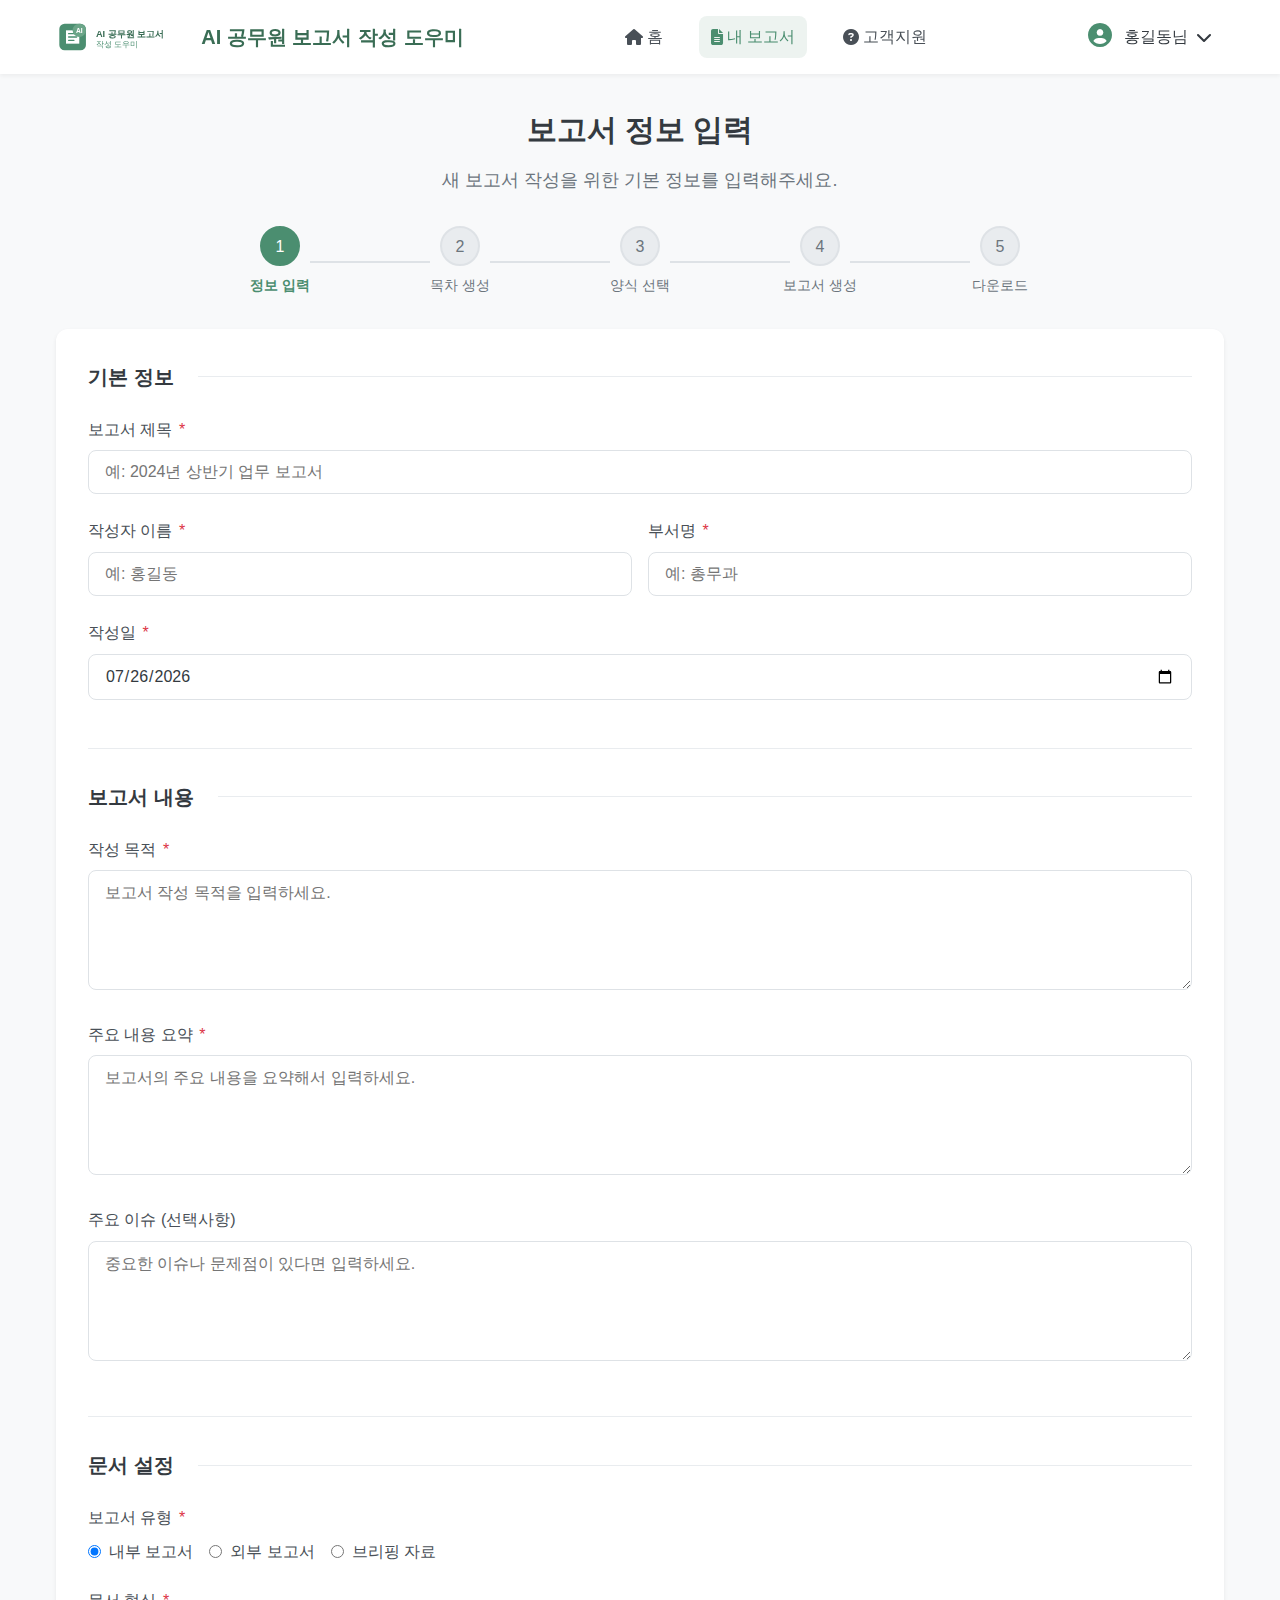
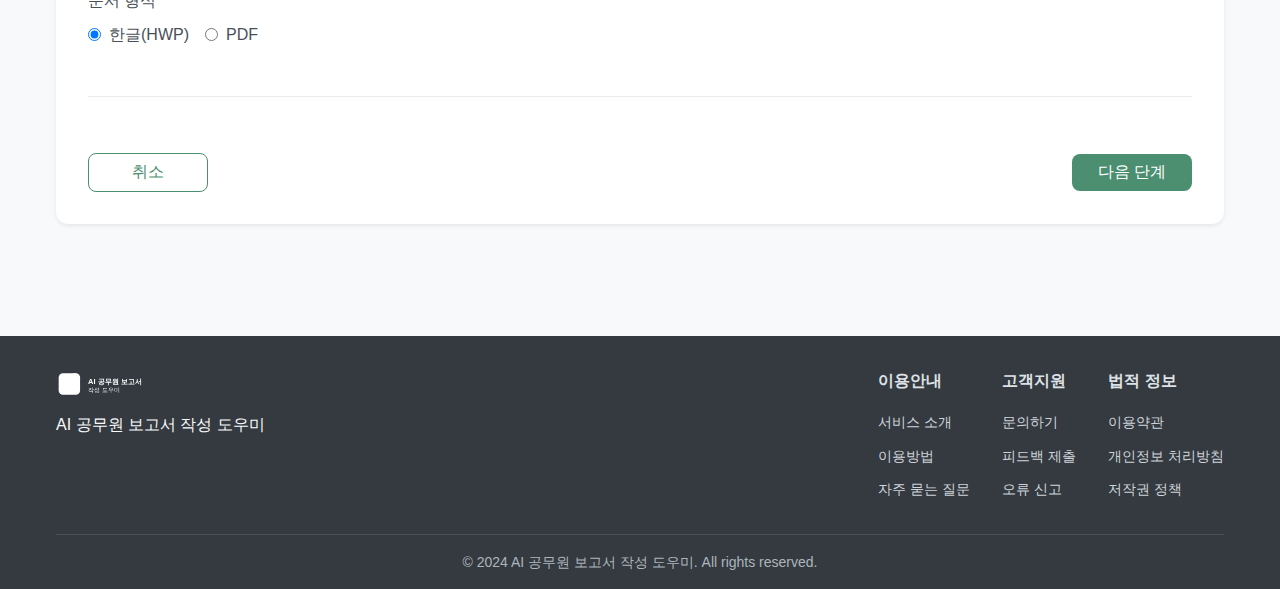
==== create-report.html @ dc9d5b9f "init" ====
<!DOCTYPE html>
<html lang="ko">
<head>
    <meta charset="UTF-8">
    <meta name="viewport" content="width=device-width, initial-scale=1.0">
    <title>보고서 정보 입력 - AI 공무원 보고서 작성 도우미</title>
    <link rel="stylesheet" href="https://cdnjs.cloudflare.com/ajax/libs/font-awesome/6.4.0/css/all.min.css">
    <link rel="stylesheet" href="assets/css/style.css">
    <link rel="stylesheet" href="assets/css/forms.css">
</head>
<body>
    <header class="main-header">
        <div class="container header-container">
            <div class="logo">
                <img src="assets/images/logo.svg" alt="AI 공무원 보고서 작성 도우미 로고">
                <h1>AI 공무원 보고서 작성 도우미</h1>
            </div>
            <nav class="main-nav">
                <ul>
                    <li><a href="index.html"><i class="fas fa-home"></i> 홈</a></li>
                    <li><a href="#" class="active"><i class="fas fa-file-alt"></i> 내 보고서</a></li>
                    <li><a href="#"><i class="fas fa-question-circle"></i> 고객지원</a></li>
                </ul>
            </nav>
            <div class="user-profile">
                <div class="profile-icon">
                    <i class="fas fa-user-circle"></i>
                </div>
                <div class="profile-dropdown">
                    <span>홍길동님</span>
                    <i class="fas fa-chevron-down"></i>
                    <div class="dropdown-content">
                        <a href="#"><i class="fas fa-user"></i> 내 프로필</a>
                        <a href="#"><i class="fas fa-cog"></i> 설정</a>
                        <a href="#"><i class="fas fa-sign-out-alt"></i> 로그아웃</a>
                    </div>
                </div>
            </div>
        </div>
    </header>

    <main class="form-page">
        <div class="container">
            <div class="page-header">
                <h2>보고서 정보 입력</h2>
                <p>새 보고서 작성을 위한 기본 정보를 입력해주세요.</p>
            </div>

            <div class="progress-bar">
                <div class="progress-step active">
                    <div class="step-number">1</div>
                    <div class="step-label">정보 입력</div>
                </div>
                <div class="progress-line"></div>
                <div class="progress-step">
                    <div class="step-number">2</div>
                    <div class="step-label">목차 생성</div>
                </div>
                <div class="progress-line"></div>
                <div class="progress-step">
                    <div class="step-number">3</div>
                    <div class="step-label">양식 선택</div>
                </div>
                <div class="progress-line"></div>
                <div class="progress-step">
                    <div class="step-number">4</div>
                    <div class="step-label">보고서 생성</div>
                </div>
                <div class="progress-line"></div>
                <div class="progress-step">
                    <div class="step-number">5</div>
                    <div class="step-label">다운로드</div>
                </div>
            </div>

            <form id="reportInfoForm" class="report-form">
                <div class="form-section">
                    <h3>기본 정보</h3>
                    <div class="form-group">
                        <label for="reportTitle">보고서 제목 <span class="required">*</span></label>
                        <input type="text" id="reportTitle" name="reportTitle" required placeholder="예: 2024년 상반기 업무 보고서">
                    </div>
                    
                    <div class="form-row">
                        <div class="form-group">
                            <label for="authorName">작성자 이름 <span class="required">*</span></label>
                            <input type="text" id="authorName" name="authorName" required placeholder="예: 홍길동">
                        </div>
                        <div class="form-group">
                            <label for="authorDepartment">부서명 <span class="required">*</span></label>
                            <input type="text" id="authorDepartment" name="authorDepartment" required placeholder="예: 총무과">
                        </div>
                    </div>
                    
                    <div class="form-group">
                        <label for="reportDate">작성일 <span class="required">*</span></label>
                        <input type="date" id="reportDate" name="reportDate" required>
                    </div>
                </div>

                <div class="form-section">
                    <h3>보고서 내용</h3>
                    <div class="form-group">
                        <label for="reportPurpose">작성 목적 <span class="required">*</span></label>
                        <textarea id="reportPurpose" name="reportPurpose" required placeholder="보고서 작성 목적을 입력하세요."></textarea>
                    </div>
                    
                    <div class="form-group">
                        <label for="reportSummary">주요 내용 요약 <span class="required">*</span></label>
                        <textarea id="reportSummary" name="reportSummary" required placeholder="보고서의 주요 내용을 요약해서 입력하세요."></textarea>
                    </div>
                    
                    <div class="form-group">
                        <label for="keyIssues">주요 이슈 (선택사항)</label>
                        <textarea id="keyIssues" name="keyIssues" placeholder="중요한 이슈나 문제점이 있다면 입력하세요."></textarea>
                    </div>
                </div>

                <div class="form-section">
                    <h3>문서 설정</h3>
                    <div class="form-group">
                        <label>보고서 유형 <span class="required">*</span></label>
                        <div class="radio-group">
                            <div class="radio-option">
                                <input type="radio" id="typeInternal" name="reportType" value="internal" checked>
                                <label for="typeInternal">내부 보고서</label>
                            </div>
                            <div class="radio-option">
                                <input type="radio" id="typeExternal" name="reportType" value="external">
                                <label for="typeExternal">외부 보고서</label>
                            </div>
                            <div class="radio-option">
                                <input type="radio" id="typeBriefing" name="reportType" value="briefing">
                                <label for="typeBriefing">브리핑 자료</label>
                            </div>
                        </div>
                    </div>
                    
                    <div class="form-group">
                        <label>문서 형식 <span class="required">*</span></label>
                        <div class="radio-group">
                            <div class="radio-option">
                                <input type="radio" id="formatHWP" name="documentFormat" value="hwp" checked>
                                <label for="formatHWP">한글(HWP)</label>
                            </div>
                            <div class="radio-option">
                                <input type="radio" id="formatPDF" name="documentFormat" value="pdf">
                                <label for="formatPDF">PDF</label>
                            </div>
                        </div>
                    </div>
                </div>

                <div class="form-actions">
                    <button type="button" class="btn btn-outline" onclick="location.href='index.html'">취소</button>
                    <button type="submit" class="btn btn-primary" onclick="location.href='create-toc.html'; return false;">다음 단계</button>
                </div>
            </form>
        </div>
    </main>

    <footer class="main-footer">
        <div class="container">
            <div class="footer-content">
                <div class="footer-logo">
                    <img src="assets/images/logo.svg" alt="AI 공무원 보고서 작성 도우미 로고">
                    <p>AI 공무원 보고서 작성 도우미</p>
                </div>
                <div class="footer-links">
                    <div class="footer-links-group">
                        <h4>이용안내</h4>
                        <ul>
                            <li><a href="#">서비스 소개</a></li>
                            <li><a href="#">이용방법</a></li>
                            <li><a href="#">자주 묻는 질문</a></li>
                        </ul>
                    </div>
                    <div class="footer-links-group">
                        <h4>고객지원</h4>
                        <ul>
                            <li><a href="#">문의하기</a></li>
                            <li><a href="#">피드백 제출</a></li>
                            <li><a href="#">오류 신고</a></li>
                        </ul>
                    </div>
                    <div class="footer-links-group">
                        <h4>법적 정보</h4>
                        <ul>
                            <li><a href="#">이용약관</a></li>
                            <li><a href="#">개인정보 처리방침</a></li>
                            <li><a href="#">저작권 정책</a></li>
                        </ul>
                    </div>
                </div>
            </div>
            <div class="footer-bottom">
                <p>&copy; 2024 AI 공무원 보고서 작성 도우미. All rights reserved.</p>
            </div>
        </div>
    </footer>

    <script src="assets/js/main.js"></script>
    <script src="assets/js/reports.js"></script>
</body>
</html>
---- assets/css/style.css ----
/* 전역 변수 */
:root {
    /* 메인 색상 (녹색 계열) */
    --primary-color: #4b8e70;
    --primary-light: #6ba588;
    --primary-dark: #3a6d55;
    
    /* 중립 색상 */
    --neutral-900: #212529;
    --neutral-800: #343a40;
    --neutral-700: #495057;
    --neutral-600: #6c757d;
    --neutral-500: #adb5bd;
    --neutral-400: #ced4da;
    --neutral-300: #dee2e6;
    --neutral-200: #e9ecef;
    --neutral-100: #f8f9fa;
    
    /* 상태 색상 */
    --success-color: #28a745;
    --warning-color: #ffc107;
    --danger-color: #dc3545;
    --info-color: #17a2b8;
    
    /* 폰트 사이즈 */
    --font-size-xs: 0.75rem;   /* 12px */
    --font-size-sm: 0.875rem;  /* 14px */
    --font-size-md: 1rem;      /* 16px */
    --font-size-lg: 1.125rem;  /* 18px */
    --font-size-xl: 1.25rem;   /* 20px */
    --font-size-2xl: 1.5rem;   /* 24px */
    --font-size-3xl: 1.875rem; /* 30px */
    
    /* 여백 */
    --spacing-xxs: 0.25rem;    /* 4px */
    --spacing-xs: 0.5rem;      /* 8px */
    --spacing-sm: 0.75rem;     /* 12px */
    --spacing-md: 1rem;        /* 16px */
    --spacing-lg: 1.5rem;      /* 24px */
    --spacing-xl: 2rem;        /* 32px */
    --spacing-2xl: 3rem;       /* 48px */
    
    /* 기타 */
    --border-radius-sm: 0.25rem;
    --border-radius-md: 0.5rem;
    --border-radius-lg: 0.75rem;
    --box-shadow: 0 0.5rem 1rem rgba(0, 0, 0, 0.15);
    --box-shadow-sm: 0 0.125rem 0.25rem rgba(0, 0, 0, 0.075);
    --transition-speed: 0.3s;
}

/* 리셋 및 기본 스타일 */
* {
    margin: 0;
    padding: 0;
    box-sizing: border-box;
}

html {
    font-size: 16px;
    scroll-behavior: smooth;
}

body {
    font-family: 'Pretendard', -apple-system, BlinkMacSystemFont, 'Segoe UI', Roboto, 'Helvetica Neue', Arial, sans-serif;
    line-height: 1.6;
    color: var(--neutral-800);
    background-color: var(--neutral-100);
}

a {
    text-decoration: none;
    color: var(--primary-color);
    transition: color var(--transition-speed);
}

a:hover {
    color: var(--primary-dark);
}

ul, ol {
    list-style: none;
}

img {
    max-width: 100%;
    height: auto;
}

input, button, textarea, select {
    font-family: inherit;
    font-size: inherit;
    color: inherit;
}

button {
    cursor: pointer;
    background: none;
    border: none;
}

/* 컨테이너 */
.container {
    width: 100%;
    max-width: 1200px;
    margin: 0 auto;
    padding: 0 var(--spacing-md);
}

/* 헤더 스타일 */
.main-header {
    background-color: white;
    box-shadow: 0 2px 4px rgba(0, 0, 0, 0.05);
    padding: var(--spacing-md) 0;
    position: sticky;
    top: 0;
    z-index: 100;
}

.header-container {
    display: flex;
    align-items: center;
    justify-content: space-between;
}

.logo {
    display: flex;
    align-items: center;
    gap: var(--spacing-sm);
}

.logo img {
    height: 2.5rem;
}

.logo h1 {
    font-size: var(--font-size-xl);
    font-weight: 600;
    color: var(--primary-dark);
}

.main-nav ul {
    display: flex;
    gap: var(--spacing-lg);
}

.main-nav a {
    display: flex;
    align-items: center;
    gap: var(--spacing-xxs);
    padding: var(--spacing-xs) var(--spacing-sm);
    color: var(--neutral-700);
    font-weight: 500;
    border-radius: var(--border-radius-md);
    transition: all var(--transition-speed);
}

.main-nav a:hover {
    color: var(--primary-color);
    background-color: var(--neutral-100);
}

.main-nav a.active {
    color: var(--primary-color);
    background-color: rgba(75, 142, 112, 0.1);
}

.user-profile {
    display: flex;
    align-items: center;
    position: relative;
}

.profile-icon i {
    font-size: 1.5rem;
    color: var(--primary-color);
}

.profile-dropdown {
    display: flex;
    align-items: center;
    gap: var(--spacing-xs);
    padding: var(--spacing-xs) var(--spacing-sm);
    border-radius: var(--border-radius-md);
    cursor: pointer;
    transition: background-color var(--transition-speed);
}

.profile-dropdown:hover {
    background-color: var(--neutral-100);
}

.profile-dropdown span {
    font-weight: 500;
}

.dropdown-content {
    position: absolute;
    top: 100%;
    right: 0;
    width: 200px;
    background-color: white;
    border-radius: var(--border-radius-md);
    box-shadow: var(--box-shadow-sm);
    padding: var(--spacing-xs) 0;
    display: none;
    z-index: 101;
}

.profile-dropdown:hover .dropdown-content {
    display: block;
}

.dropdown-content a {
    display: flex;
    align-items: center;
    gap: var(--spacing-sm);
    padding: var(--spacing-sm) var(--spacing-md);
    color: var(--neutral-700);
    transition: background-color var(--transition-speed);
}

.dropdown-content a:hover {
    background-color: var(--neutral-100);
    color: var(--primary-color);
}

/* 푸터 스타일 */
.main-footer {
    background-color: var(--neutral-800);
    color: var(--neutral-100);
    padding: var(--spacing-xl) 0 var(--spacing-md);
    margin-top: var(--spacing-2xl);
}

.footer-content {
    display: flex;
    flex-wrap: wrap;
    justify-content: space-between;
    gap: var(--spacing-xl);
    padding-bottom: var(--spacing-xl);
    border-bottom: 1px solid var(--neutral-700);
}

.footer-logo {
    display: flex;
    flex-direction: column;
    align-items: flex-start;
    gap: var(--spacing-sm);
}

.footer-logo img {
    height: 2rem;
    filter: brightness(0) invert(1);
}

.footer-logo p {
    font-weight: 500;
}

.footer-links {
    display: flex;
    flex-wrap: wrap;
    gap: var(--spacing-xl);
}

.footer-links-group h4 {
    font-size: var(--font-size-md);
    margin-bottom: var(--spacing-md);
    color: var(--neutral-300);
}

.footer-links-group ul {
    display: flex;
    flex-direction: column;
    gap: var(--spacing-xs);
}

.footer-links-group a {
    color: var(--neutral-400);
    font-size: var(--font-size-sm);
    transition: color var(--transition-speed);
}

.footer-links-group a:hover {
    color: white;
}

.footer-bottom {
    padding-top: var(--spacing-md);
    text-align: center;
    color: var(--neutral-500);
    font-size: var(--font-size-sm);
}

/* 버튼 스타일 */
.btn {
    display: inline-flex;
    align-items: center;
    justify-content: center;
    gap: var(--spacing-xs);
    padding: var(--spacing-xs) var(--spacing-md);
    border-radius: var(--border-radius-md);
    font-weight: 500;
    transition: all var(--transition-speed);
    cursor: pointer;
}

.btn-primary {
    background-color: var(--primary-color);
    color: white;
    border: none;
}

.btn-primary:hover {
    background-color: var(--primary-dark);
    color: white;
}

.btn-outline {
    background-color: transparent;
    color: var(--primary-color);
    border: 1px solid var(--primary-color);
}

.btn-outline:hover {
    background-color: rgba(75, 142, 112, 0.1);
}

.btn-danger {
    background-color: var(--danger-color);
    color: white;
    border: none;
}

.btn-danger:hover {
    background-color: #bd2130;
}

.btn-large {
    padding: var(--spacing-sm) var(--spacing-lg);
    font-size: var(--font-size-lg);
}

.btn-text {
    background: none;
    border: none;
    color: var(--neutral-600);
    display: inline-flex;
    align-items: center;
    gap: var(--spacing-xxs);
    padding: var(--spacing-xxs) var(--spacing-xs);
    border-radius: var(--border-radius-sm);
    transition: color var(--transition-speed);
}

.btn-text:hover {
    color: var(--primary-color);
    background-color: var(--neutral-200);
}

/* 반응형 스타일 */
@media (max-width: 992px) {
    .header-container {
        flex-wrap: wrap;
    }
    
    .main-nav {
        order: 3;
        width: 100%;
        margin-top: var(--spacing-md);
    }
    
    .main-nav ul {
        justify-content: space-between;
    }
    
    .footer-content {
        flex-direction: column;
        gap: var(--spacing-lg);
    }
    
    .footer-links {
        justify-content: space-between;
    }
}

@media (max-width: 768px) {
    .main-nav ul {
        gap: var(--spacing-xs);
    }
    
    .footer-links {
        flex-direction: column;
        gap: var(--spacing-lg);
    }
}

@media (max-width: 576px) {
    .header-container {
        flex-direction: column;
        align-items: stretch;
    }
    
    .logo {
        justify-content: center;
        margin-bottom: var(--spacing-md);
    }
    
    .user-profile {
        justify-content: center;
        margin-bottom: var(--spacing-md);
    }
    
    .main-nav {
        margin-top: 0;
    }
    
    .main-nav ul {
        flex-wrap: wrap;
        justify-content: center;
    }
}

/* 유틸리티 클래스 */
.text-center {
    text-align: center;
}

.mt-1 { margin-top: var(--spacing-xs); }
.mt-2 { margin-top: var(--spacing-sm); }
.mt-3 { margin-top: var(--spacing-md); }
.mt-4 { margin-top: var(--spacing-lg); }
.mt-5 { margin-top: var(--spacing-xl); }

.mb-1 { margin-bottom: var(--spacing-xs); }
.mb-2 { margin-bottom: var(--spacing-sm); }
.mb-3 { margin-bottom: var(--spacing-md); }
.mb-4 { margin-bottom: var(--spacing-lg); }
.mb-5 { margin-bottom: var(--spacing-xl); }

.mx-auto { margin-left: auto; margin-right: auto; }
.my-1 { margin-top: var(--spacing-xs); margin-bottom: var(--spacing-xs); }
.my-2 { margin-top: var(--spacing-sm); margin-bottom: var(--spacing-sm); }
.my-3 { margin-top: var(--spacing-md); margin-bottom: var(--spacing-md); }
.my-4 { margin-top: var(--spacing-lg); margin-bottom: var(--spacing-lg); }
.my-5 { margin-top: var(--spacing-xl); margin-bottom: var(--spacing-xl); }

.p-1 { padding: var(--spacing-xs); }
.p-2 { padding: var(--spacing-sm); }
.p-3 { padding: var(--spacing-md); }
.p-4 { padding: var(--spacing-lg); }
.p-5 { padding: var(--spacing-xl); }

.text-primary { color: var(--primary-color); }
.text-success { color: var(--success-color); }
.text-warning { color: var(--warning-color); }
.text-danger { color: var(--danger-color); }
.text-info { color: var(--info-color); }

.bg-primary { background-color: var(--primary-color); }
.bg-success { background-color: var(--success-color); }
.bg-warning { background-color: var(--warning-color); }
.bg-danger { background-color: var(--danger-color); }
.bg-info { background-color: var(--info-color); }

.d-flex { display: flex; }
.flex-column { flex-direction: column; }
.justify-content-center { justify-content: center; }
.justify-content-between { justify-content: space-between; }
.align-items-center { align-items: center; }
.flex-wrap { flex-wrap: wrap; }
.gap-1 { gap: var(--spacing-xs); }
.gap-2 { gap: var(--spacing-sm); }
.gap-3 { gap: var(--spacing-md); }

.w-100 { width: 100%; }
.h-100 { height: 100%; }

.rounded { border-radius: var(--border-radius-md); }
.shadow { box-shadow: var(--box-shadow); }
.shadow-sm { box-shadow: var(--box-shadow-sm); }

.truncate {
    white-space: nowrap;
    overflow: hidden;
    text-overflow: ellipsis;
}

.visually-hidden {
    position: absolute;
    width: 1px;
    height: 1px;
    padding: 0;
    margin: -1px;
    overflow: hidden;
    clip: rect(0, 0, 0, 0);
    white-space: nowrap;
    border: 0;
}
---- assets/css/forms.css ----
/* 폼 페이지 공통 스타일 */
.form-page {
    padding: var(--spacing-xl) 0;
}

.page-header {
    text-align: center;
    margin-bottom: var(--spacing-xl);
}

.page-header h2 {
    font-size: var(--font-size-3xl);
    font-weight: 700;
    color: var(--neutral-800);
    margin-bottom: var(--spacing-sm);
}

.page-header p {
    font-size: var(--font-size-lg);
    color: var(--neutral-600);
    max-width: 600px;
    margin: 0 auto;
}

/* 진행 단계 표시 */
.progress-bar {
    display: flex;
    justify-content: space-between;
    align-items: center;
    margin: var(--spacing-xl) auto;
    max-width: 800px;
}

.progress-step {
    display: flex;
    flex-direction: column;
    align-items: center;
    gap: var(--spacing-xs);
    position: relative;
    z-index: 1;
}

.step-number {
    display: flex;
    align-items: center;
    justify-content: center;
    width: 40px;
    height: 40px;
    border-radius: 50%;
    background-color: var(--neutral-200);
    color: var(--neutral-600);
    font-weight: 500;
    border: 2px solid var(--neutral-300);
    transition: all var(--transition-speed);
}

.step-label {
    font-size: var(--font-size-sm);
    color: var(--neutral-600);
    font-weight: 500;
    text-align: center;
    width: 80px;
}

.progress-line {
    flex: 1;
    height: 2px;
    background-color: var(--neutral-300);
    position: relative;
    z-index: 0;
    margin: 0 -10px;
}

.progress-step.active .step-number {
    background-color: var(--primary-color);
    color: white;
    border-color: var(--primary-color);
}

.progress-step.active .step-label {
    color: var(--primary-color);
    font-weight: 600;
}

.progress-step.completed .step-number {
    background-color: var(--primary-color);
    color: white;
    border-color: var(--primary-color);
}

.progress-line.completed {
    background-color: var(--primary-color);
}

/* 보고서 요약 정보 */
.report-summary {
    background-color: var(--neutral-100);
    border-radius: var(--border-radius-lg);
    padding: var(--spacing-lg);
    margin-bottom: var(--spacing-xl);
    border-left: 4px solid var(--primary-color);
}

.report-summary h3 {
    font-size: var(--font-size-xl);
    margin-bottom: var(--spacing-md);
    color: var(--neutral-800);
}

.summary-details {
    display: flex;
    flex-wrap: wrap;
    gap: var(--spacing-lg);
}

.summary-item {
    display: flex;
    align-items: center;
    gap: var(--spacing-xs);
}

.summary-item .label {
    font-weight: 500;
    color: var(--neutral-700);
}

.summary-item .value {
    color: var(--neutral-800);
}

/* 폼 기본 스타일 */
.report-form {
    background-color: white;
    border-radius: var(--border-radius-lg);
    box-shadow: var(--box-shadow-sm);
    padding: var(--spacing-xl);
    margin-bottom: var(--spacing-xl);
}

.form-section {
    margin-bottom: var(--spacing-xl);
    padding-bottom: var(--spacing-lg);
    border-bottom: 1px solid var(--neutral-200);
}

.form-section:last-child {
    border-bottom: none;
    padding-bottom: 0;
    margin-bottom: 0;
}

.form-section h3 {
    font-size: var(--font-size-xl);
    margin-bottom: var(--spacing-lg);
    color: var(--neutral-800);
    display: flex;
    align-items: center;
    gap: var(--spacing-xs);
}

.form-section h3::after {
    content: '';
    display: block;
    flex: 1;
    height: 1px;
    background-color: var(--neutral-200);
    margin-left: var(--spacing-md);
}

.form-group {
    margin-bottom: var(--spacing-lg);
}

.form-row {
    display: flex;
    gap: var(--spacing-md);
    margin-bottom: var(--spacing-lg);
}

.form-row .form-group {
    flex: 1;
    margin-bottom: 0;
}

label {
    display: block;
    margin-bottom: var(--spacing-xs);
    font-weight: 500;
    color: var(--neutral-700);
}

.required {
    color: var(--danger-color);
    margin-left: 2px;
}

input[type="text"],
input[type="email"],
input[type="date"],
input[type="password"],
textarea,
select {
    width: 100%;
    padding: var(--spacing-sm) var(--spacing-md);
    border: 1px solid var(--neutral-300);
    border-radius: var(--border-radius-md);
    background-color: white;
    color: var(--neutral-800);
    font-size: var(--font-size-md);
    transition: border-color var(--transition-speed), box-shadow var(--transition-speed);
}

input[type="text"]:focus,
input[type="email"]:focus,
input[type="date"]:focus,
input[type="password"]:focus,
textarea:focus,
select:focus {
    border-color: var(--primary-color);
    box-shadow: 0 0 0 3px rgba(75, 142, 112, 0.2);
    outline: none;
}

textarea {
    min-height: 120px;
    resize: vertical;
}

.radio-group,
.checkbox-group {
    display: flex;
    flex-wrap: wrap;
    gap: var(--spacing-md);
}

.radio-option,
.checkbox-option {
    display: flex;
    align-items: center;
    gap: var(--spacing-xs);
}

.radio-option label,
.checkbox-option label {
    margin-bottom: 0;
    font-weight: normal;
    cursor: pointer;
}

/* 폼 액션 버튼 영역 */
.form-actions {
    display: flex;
    justify-content: space-between;
    align-items: center;
    padding-top: var(--spacing-lg);
}

.form-actions .btn {
    min-width: 120px;
}

/* 목차 생성 화면 스타일 */
.toc-container {
    background-color: white;
    border-radius: var(--border-radius-lg);
    box-shadow: var(--box-shadow-sm);
    padding: var(--spacing-xl);
    margin-bottom: var(--spacing-xl);
}

.toc-header {
    display: flex;
    justify-content: space-between;
    align-items: center;
    margin-bottom: var(--spacing-lg);
}

.toc-header h3 {
    font-size: var(--font-size-xl);
    color: var(--neutral-800);
}

.toc-actions {
    display: flex;
    gap: var(--spacing-md);
}

.dropdown {
    position: relative;
}

.dropdown-toggle {
    display: flex;
    align-items: center;
    gap: var(--spacing-xs);
}

.dropdown-menu {
    position: absolute;
    top: 100%;
    right: 0;
    min-width: 180px;
    background-color: white;
    border-radius: var(--border-radius-md);
    box-shadow: var(--box-shadow-sm);
    padding: var(--spacing-xs) 0;
    z-index: 10;
    display: none;
}

.dropdown:hover .dropdown-menu {
    display: block;
}

.dropdown-item {
    display: block;
    padding: var(--spacing-sm) var(--spacing-md);
    color: var(--neutral-700);
    transition: background-color var(--transition-speed);
}

.dropdown-item:hover {
    background-color: var(--neutral-100);
    color: var(--primary-color);
}

.loading-indicator {
    display: none;
    flex-direction: column;
    align-items: center;
    justify-content: center;
    padding: var(--spacing-xl) 0;
    gap: var(--spacing-md);
}

.spinner {
    width: 48px;
    height: 48px;
    border: 4px solid var(--neutral-200);
    border-top: 4px solid var(--primary-color);
    border-radius: 50%;
    animation: spin 1s linear infinite;
}

@keyframes spin {
    0% { transform: rotate(0deg); }
    100% { transform: rotate(360deg); }
}

.loading-indicator p {
    color: var(--neutral-600);
    font-size: var(--font-size-md);
}

.toc-editor {
    padding: var(--spacing-md) 0;
}

.toc-tree {
    margin-left: 0;
}

.toc-item {
    margin-bottom: var(--spacing-sm);
}

.toc-item-header {
    display: flex;
    align-items: center;
    gap: var(--spacing-xs);
    padding: var(--spacing-xs) var(--spacing-sm);
    border-radius: var(--border-radius-md);
    transition: background-color var(--transition-speed);
}

.toc-item-header:hover {
    background-color: var(--neutral-100);
}

.item-handle {
    cursor: move;
    color: var(--neutral-500);
    padding: 0 var(--spacing-xxs);
}

.item-toggle {
    width: 20px;
    height: 20px;
    display: flex;
    align-items: center;
    justify-content: center;
    cursor: pointer;
    color: var(--neutral-600);
}

.item-toggle.no-children {
    visibility: hidden;
}

.item-number {
    min-width: 30px;
    font-weight: 500;
    color: var(--primary-color);
}

.item-title {
    flex: 1;
    border: none;
    background: transparent;
    font-size: var(--font-size-md);
    color: var(--neutral-800);
    padding: var(--spacing-xxs) var(--spacing-xs);
    border-radius: var(--border-radius-sm);
}

.item-title:focus {
    background-color: white;
    box-shadow: 0 0 0 2px rgba(75, 142, 112, 0.2);
    outline: none;
}

.item-actions {
    display: flex;
    gap: var(--spacing-xs);
    opacity: 0;
    transition: opacity var(--transition-speed);
}

.toc-item-header:hover .item-actions {
    opacity: 1;
}

.action-btn {
    width: 24px;
    height: 24px;
    border-radius: 50%;
    display: flex;
    align-items: center;
    justify-content: center;
    color: var(--neutral-600);
    transition: all var(--transition-speed);
    background-color: var(--neutral-200);
    font-size: var(--font-size-sm);
}

.action-btn:hover {
    background-color: var(--primary-color);
    color: white;
}

.action-btn.delete-item:hover {
    background-color: var(--danger-color);
}

.toc-subtree {
    margin-left: 40px;
    margin-top: var(--spacing-sm);
}

.toc-tips {
    margin-top: var(--spacing-xl);
    background-color: var(--neutral-100);
    border-radius: var(--border-radius-md);
    padding: var(--spacing-md);
    border-left: 3px solid var(--info-color);
}

.toc-tips h4 {
    color: var(--neutral-800);
    font-size: var(--font-size-md);
    display: flex;
    align-items: center;
    gap: var(--spacing-xs);
    margin-bottom: var(--spacing-sm);
}

.toc-tips h4 i {
    color: var(--info-color);
}

.toc-tips ul {
    padding-left: var(--spacing-md);
    list-style-type: disc;
}

.toc-tips li {
    margin-bottom: var(--spacing-xs);
    color: var(--neutral-700);
    font-size: var(--font-size-sm);
}

.toc-tips i {
    color: var(--primary-color);
    margin-right: var(--spacing-xxs);
}

/* 템플릿 선택 화면 스타일 */
.template-filters {
    display: flex;
    align-items: center;
    gap: var(--spacing-md);
    margin-bottom: var(--spacing-lg);
    flex-wrap: wrap;
}

.filter-group {
    display: flex;
    align-items: center;
    gap: var(--spacing-sm);
}

.filter-group label {
    margin-bottom: 0;
    white-space: nowrap;
}

.filter-group select {
    min-width: 150px;
}

.search-box {
    display: flex;
    flex: 1;
    min-width: 200px;
    position: relative;
}

.search-box input {
    padding-right: 40px;
}

.search-btn {
    position: absolute;
    right: 0;
    top: 0;
    height: 100%;
    width: 40px;
    display: flex;
    align-items: center;
    justify-content: center;
    color: var(--neutral-600);
    background: none;
    border: none;
}

.templates-grid {
    display: grid;
    grid-template-columns: repeat(auto-fill, minmax(300px, 1fr));
    gap: var(--spacing-lg);
    margin-bottom: var(--spacing-xl);
}

.template-card {
    background-color: white;
    border-radius: var(--border-radius-md);
    box-shadow: var(--box-shadow-sm);
    overflow: hidden;
    transition: transform var(--transition-speed), box-shadow var(--transition-speed);
    position: relative;
    cursor: pointer;
    display: flex;
    flex-direction: column;
}

.template-card:hover {
    transform: translateY(-5px);
    box-shadow: var(--box-shadow);
}

.template-card.selected {
    border: 2px solid var(--primary-color);
}

.template-preview {
    position: relative;
    height: 180px;
    overflow: hidden;
}

.template-preview img {
    width: 100%;
    height: 100%;
    object-fit: cover;
    transition: transform var(--transition-speed);
}

.template-card:hover .template-preview img {
    transform: scale(1.05);
}

.template-badge {
    position: absolute;
    top: 10px;
    right: 10px;
    padding: var(--spacing-xxs) var(--spacing-xs);
    border-radius: var(--border-radius-sm);
    font-size: var(--font-size-xs);
    font-weight: 500;
    color: white;
}

.template-badge.recommended {
    background-color: var(--primary-color);
}

.template-badge.popular {
    background-color: var(--warning-color);
}

.template-info {
    padding: var(--spacing-md);
    flex: 1;
}

.template-info h3 {
    font-size: var(--font-size-lg);
    margin-bottom: var(--spacing-xs);
    color: var(--neutral-800);
}

.template-info p {
    color: var(--neutral-600);
    font-size: var(--font-size-sm);
    margin-bottom: var(--spacing-sm);
    line-height: 1.5;
}

.template-meta {
    display: flex;
    justify-content: space-between;
    color: var(--neutral-500);
    font-size: var(--font-size-sm);
}

.template-meta span {
    display: flex;
    align-items: center;
    gap: var(--spacing-xxs);
}

.template-select {
    position: absolute;
    top: 10px;
    left: 10px;
}

.radio-container {
    position: relative;
    display: inline-block;
    width: 24px;
    height: 24px;
    cursor: pointer;
}

.radio-container input {
    position: absolute;
    opacity: 0;
    width: 0;
    height: 0;
}

.checkmark {
    position: absolute;
    top: 0;
    left: 0;
    width: 24px;
    height: 24px;
    background-color: white;
    border: 2px solid var(--neutral-300);
    border-radius: 50%;
    transition: all var(--transition-speed);
}

.radio-container:hover .checkmark {
    border-color: var(--primary-color);
}

.radio-container input:checked ~ .checkmark {
    background-color: var(--primary-color);
    border-color: var(--primary-color);
}

.checkmark:after {
    content: "";
    position: absolute;
    display: none;
    top: 50%;
    left: 50%;
    transform: translate(-50%, -50%);
    width: 10px;
    height: 10px;
    border-radius: 50%;
    background-color: white;
}

.radio-container input:checked ~ .checkmark:after {
    display: block;
}

.template-preview-modal {
    display: none;
    position: fixed;
    top: 0;
    left: 0;
    width: 100%;
    height: 100%;
    background-color: rgba(0, 0, 0, 0.5);
    z-index: 1000;
    justify-content: center;
    align-items: center;
    padding: var(--spacing-lg);
}

.template-preview-content {
    background-color: white;
    border-radius: var(--border-radius-lg);
    max-width: 800px;
    width: 100%;
    max-height: 90vh;
    overflow-y: auto;
    padding: var(--spacing-xl);
    position: relative;
}

.close-modal {
    position: absolute;
    top: var(--spacing-md);
    right: var(--spacing-md);
    width: 36px;
    height: 36px;
    border-radius: 50%;
    background-color: var(--neutral-200);
    display: flex;
    align-items: center;
    justify-content: center;
    transition: all var(--transition-speed);
    border: none;
    color: var(--neutral-600);
    font-size: var(--font-size-lg);
}

.close-modal:hover {
    background-color: var(--neutral-300);
    color: var(--neutral-800);
}

.template-preview-content h3 {
    font-size: var(--font-size-2xl);
    margin-bottom: var(--spacing-lg);
    color: var(--neutral-800);
}

.preview-image {
    margin-bottom: var(--spacing-lg);
    border: 1px solid var(--neutral-200);
    border-radius: var(--border-radius-md);
    overflow: hidden;
}

.template-details {
    display: flex;
    gap: var(--spacing-xl);
    margin-bottom: var(--spacing-xl);
}

.details-section {
    flex: 1;
}

.details-section h4 {
    font-size: var(--font-size-lg);
    margin-bottom: var(--spacing-md);
    color: var(--neutral-800);
    display: flex;
    align-items: center;
    gap: var(--spacing-xs);
}

.details-section ul {
    padding-left: var(--spacing-md);
    list-style-type: disc;
}

.details-section li {
    margin-bottom: var(--spacing-xs);
    color: var(--neutral-700);
}

.template-actions {
    text-align: center;
}

/* 보고서 생성 화면 스타일 */
.generation-container {
    background-color: white;
    border-radius: var(--border-radius-lg);
    box-shadow: var(--box-shadow-sm);
    padding: var(--spacing-xl);
    margin-bottom: var(--spacing-xl);
}

.generation-progress-bar {
    height: 10px;
    background-color: var(--neutral-200);
    border-radius: var(--border-radius-lg);
    margin-bottom: var(--spacing-sm);
    overflow: hidden;
}

.progress-value {
    height: 100%;
    background-color: var(--primary-color);
    border-radius: var(--border-radius-lg);
    transition: width 0.5s ease;
}

.progress-percentage {
    text-align: right;
    color: var(--primary-color);
    font-weight: 600;
    margin-bottom: var(--spacing-lg);
}

.generation-steps {
    display: flex;
    flex-direction: column;
    gap: var(--spacing-md);
    margin-bottom: var(--spacing-xl);
}

.generation-step {
    display: flex;
    gap: var(--spacing-md);
    padding: var(--spacing-sm) var(--spacing-md);
    border-radius: var(--border-radius-md);
    transition: background-color var(--transition-speed);
}

.step-icon {
    font-size: var(--font-size-xl);
    color: var(--neutral-500);
    min-width: 30px;
    text-align: center;
}

.generation-step.completed .step-icon {
    color: var(--success-color);
}

.generation-step.in-progress .step-icon {
    color: var(--primary-color);
}

.step-details {
    flex: 1;
}

.step-details h4 {
    font-weight: 600;
    color: var(--neutral-800);
    margin-bottom: var(--spacing-xxs);
}

.step-details p {
    color: var(--neutral-600);
    font-size: var(--font-size-sm);
}

.generation-step.completed {
    background-color: rgba(40, 167, 69, 0.05);
}

.generation-step.in-progress {
    background-color: rgba(75, 142, 112, 0.05);
}

.generation-log {
    background-color: var(--neutral-800);
    color: white;
    padding: var(--spacing-md);
    border-radius: var(--border-radius-md);
    margin-bottom: var(--spacing-md);
}

.generation-log h4 {
    margin-bottom: var(--spacing-sm);
    color: var(--neutral-100);
    font-size: var(--font-size-md);
    display: flex;
    align-items: center;
    gap: var(--spacing-xs);
}

.log-container {
    max-height: 200px;
    overflow-y: auto;
    font-family: monospace;
    font-size: var(--font-size-sm);
    background-color: var(--neutral-900);
    padding: var(--spacing-sm);
    border-radius: var(--border-radius-sm);
}

.log-entry {
    margin-bottom: var(--spacing-xxs);
    display: flex;
    align-items: flex-start;
    gap: var(--spacing-sm);
}

.log-time {
    color: var(--info-color);
    white-space: nowrap;
}

.log-message {
    color: var(--neutral-100);
    word-break: break-word;
}

.generation-actions {
    display: flex;
    align-items: center;
    justify-content: space-between;
    padding-top: var(--spacing-lg);
}

.generation-message {
    color: var(--neutral-600);
    font-size: var(--font-size-sm);
    text-align: center;
    flex: 1;
}

.generation-message.completed {
    color: var(--success-color);
}

.cancel-modal {
    position: fixed;
    top: 0;
    left: 0;
    width: 100%;
    height: 100%;
    background-color: rgba(0, 0, 0, 0.5);
    z-index: 1000;
    display: flex;
    justify-content: center;
    align-items: center;
    padding: var(--spacing-lg);
}

.modal-content {
    background-color: white;
    border-radius: var(--border-radius-lg);
    max-width: 500px;
    width: 100%;
    padding: var(--spacing-xl);
    text-align: center;
}

.modal-content h3 {
    font-size: var(--font-size-xl);
    margin-bottom: var(--spacing-md);
    color: var(--neutral-800);
}

.modal-content p {
    color: var(--neutral-600);
    margin-bottom: var(--spacing-lg);
}

.modal-actions {
    display: flex;
    justify-content: center;
    gap: var(--spacing-md);
}

/* 다운로드 화면 스타일 */
.download-container {
    display: flex;
    gap: var(--spacing-xl);
    margin-bottom: var(--spacing-xl);
}

.preview-container {
    flex: 2;
    background-color: white;
    border-radius: var(--border-radius-lg);
    box-shadow: var(--box-shadow-sm);
    padding: var(--spacing-lg);
    display: flex;
    flex-direction: column;
}

.preview-header {
    display: flex;
    justify-content: space-between;
    align-items: center;
    margin-bottom: var(--spacing-md);
    padding-bottom: var(--spacing-md);
    border-bottom: 1px solid var(--neutral-200);
}

.preview-header h3 {
    font-size: var(--font-size-xl);
    color: var(--neutral-800);
}

.preview-controls {
    display: flex;
    align-items: center;
    gap: var(--spacing-xs);
}

.preview-control-btn {
    width: 32px;
    height: 32px;
    border-radius: 50%;
    background-color: var(--neutral-100);
    display: flex;
    align-items: center;
    justify-content: center;
    color: var(--neutral-700);
    transition: all var(--transition-speed);
}

.preview-control-btn:hover {
    background-color: var(--neutral-200);
    color: var(--neutral-800);
}

.zoom-level {
    font-size: var(--font-size-sm);
    color: var(--neutral-600);
    min-width: 50px;
    text-align: center;
}

.preview-content {
    flex: 1;
    overflow-y: auto;
    background-color: var(--neutral-200);
    border-radius: var(--border-radius-md);
    padding: var(--spacing-md);
    display: flex;
    flex-direction: column;
    align-items: center;
    gap: var(--spacing-md);
}

.preview-page {
    background-color: white;
    box-shadow: var(--box-shadow-sm);
    border-radius: var(--border-radius-sm);
    overflow: hidden;
    width: 100%;
    max-width: 600px;
}

.preview-pagination {
    display: flex;
    align-items: center;
    justify-content: center;
    gap: var(--spacing-md);
    margin-top: var(--spacing-md);
    padding-top: var(--spacing-md);
    border-top: 1px solid var(--neutral-200);
}

.pagination-btn {
    width: 36px;
    height: 36px;
    border-radius: 50%;
    background-color: var(--neutral-100);
    display: flex;
    align-items: center;
    justify-content: center;
    color: var(--neutral-700);
    transition: all var(--transition-speed);
}

.pagination-btn:hover {
    background-color: var(--primary-color);
    color: white;
}

.page-indicator {
    font-size: var(--font-size-sm);
    color: var(--neutral-600);
    min-width: 60px;
    text-align: center;
}

.download-options {
    flex: 1;
    display: flex;
    flex-direction: column;
}

.options-section {
    background-color: white;
    border-radius: var(--border-radius-lg);
    box-shadow: var(--box-shadow-sm);
    padding: var(--spacing-lg);
    margin-bottom: var(--spacing-lg);
}

.options-section h3 {
    font-size: var(--font-size-lg);
    margin-bottom: var(--spacing-md);
    color: var(--neutral-800);
    display: flex;
    align-items: center;
    gap: var(--spacing-xs);
}

.option-group {
    margin-bottom: var(--spacing-md);
}

.option-group:last-child {
    margin-bottom: 0;
}

.action-buttons {
    display: flex;
    flex-direction: column;
    gap: var(--spacing-sm);
}

.download-actions {
    background-color: white;
    border-radius: var(--border-radius-lg);
    box-shadow: var(--box-shadow-sm);
    padding: var(--spacing-lg);
    text-align: center;
}

.btn-large {
    width: 100%;
    margin-bottom: var(--spacing-md);
}

.action-helper {
    display: flex;
    justify-content: center;
    gap: var(--spacing-lg);
}

.download-success-modal .success-icon {
    font-size: 4rem;
    color: var(--success-color);
    margin-bottom: var(--spacing-md);
}

/* 반응형 스타일 */
@media (max-width: 992px) {
    .download-container {
        flex-direction: column;
    }
    
    .template-details {
        flex-direction: column;
        gap: var(--spacing-lg);
    }
    
    .progress-bar {
        max-width: 100%;
    }
}

@media (max-width: 768px) {
    .form-row {
        flex-direction: column;
        gap: var(--spacing-md);
    }
    
    .templates-grid {
        grid-template-columns: repeat(auto-fill, minmax(250px, 1fr));
    }
    
    .progress-bar {
        flex-direction: column;
        gap: var(--spacing-xl);
        align-items: flex-start;
    }
    
    .progress-line {
        width: 2px;
        height: 30px;
        margin: 0 0 0 20px;
    }
    
    .progress-step {
        flex-direction: row;
        width: 100%;
    }
    
    .step-label {
        width: auto;
        text-align: left;
    }
}

@media (max-width: 576px) {
    .template-filters {
        flex-direction: column;
        align-items: flex-start;
    }
    
    .filter-group {
        width: 100%;
    }
    
    .filter-group select {
        width: 100%;
    }
    
    .search-box {
        width: 100%;
    }
    
    .form-actions {
        flex-direction: column;
        gap: var(--spacing-md);
    }
    
    .form-actions .btn {
        width: 100%;
    }
    
    .action-helper {
        flex-direction: column;
        gap: var(--spacing-sm);
    }
    
    .summary-details {
        flex-direction: column;
        gap: var(--spacing-sm);
    }
}btn {
    width: 32px;
    height: 32px;
    border-radius: 50%;
    background-color: var(--neutral-100);
    display: flex;
    align-items: center;
    justify-content: center;
    color: var(--neutral-700);
    transition: all var(--transition-speed);
}
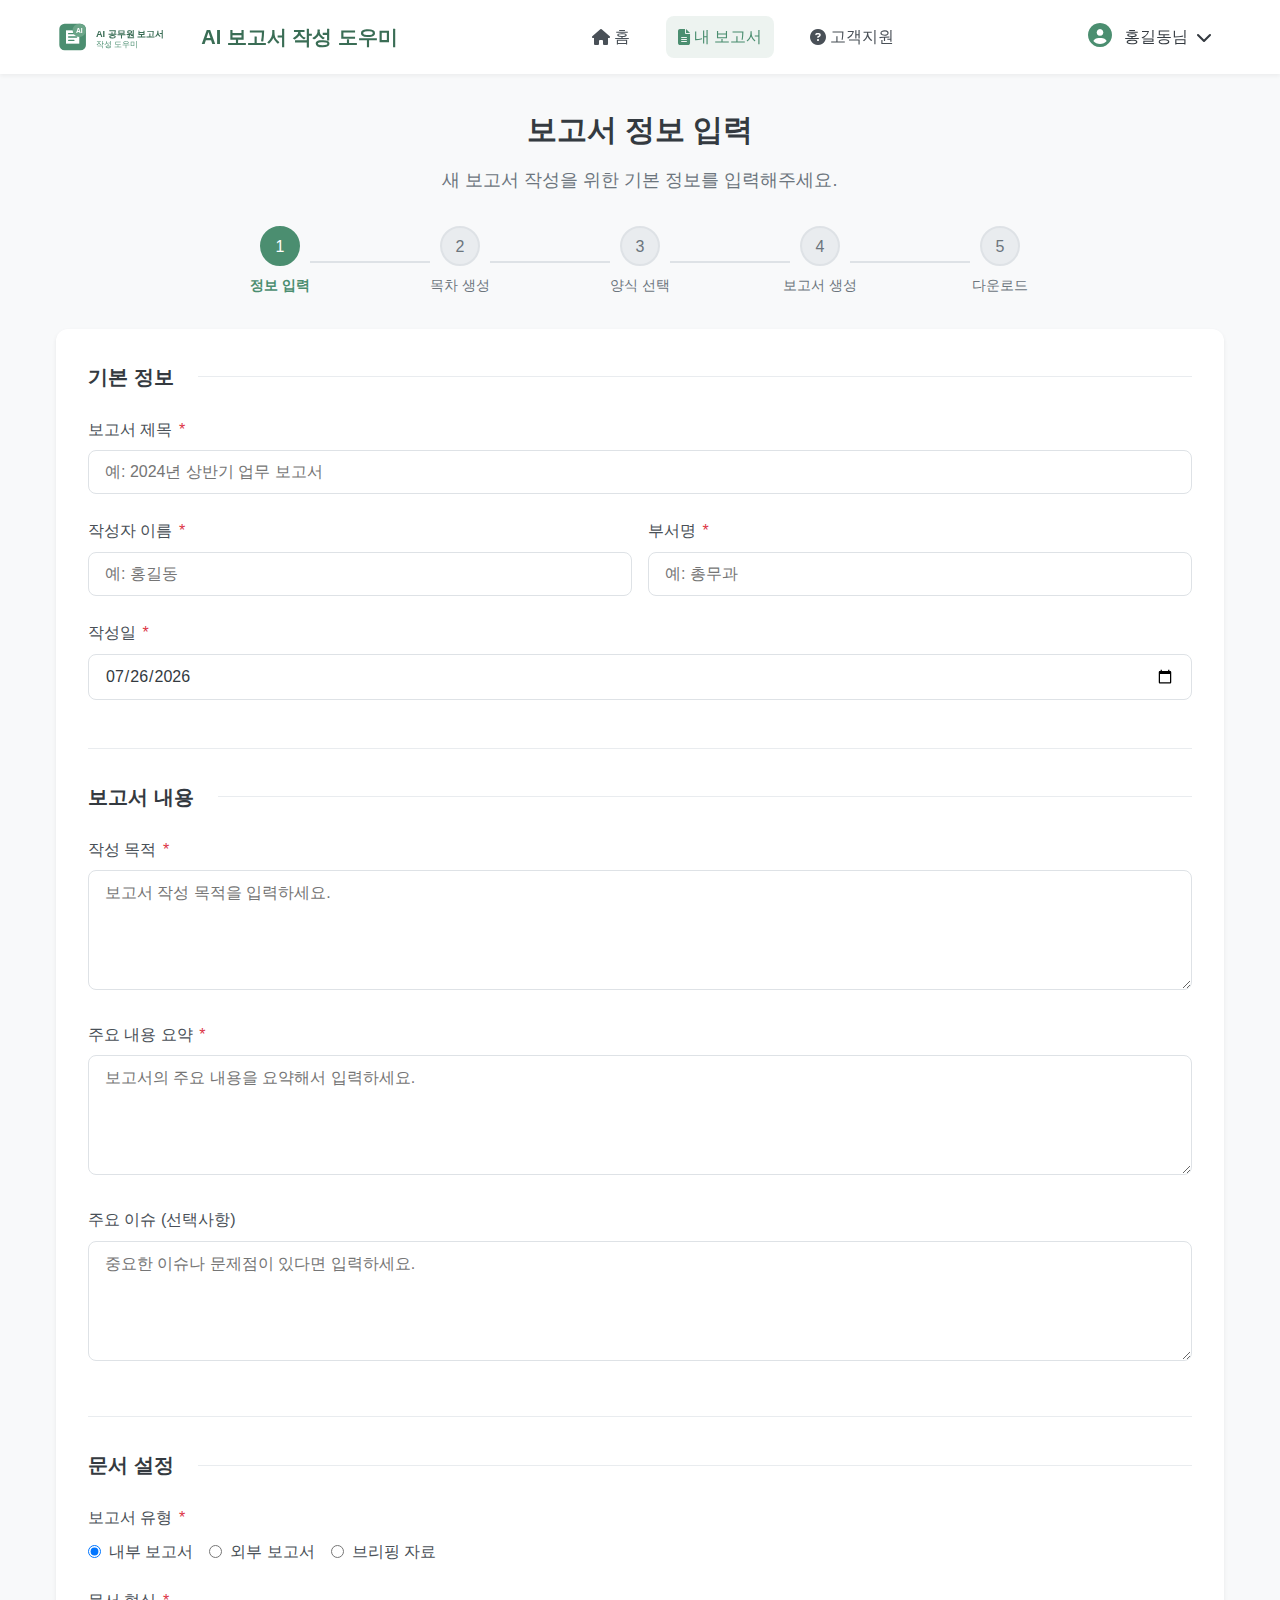
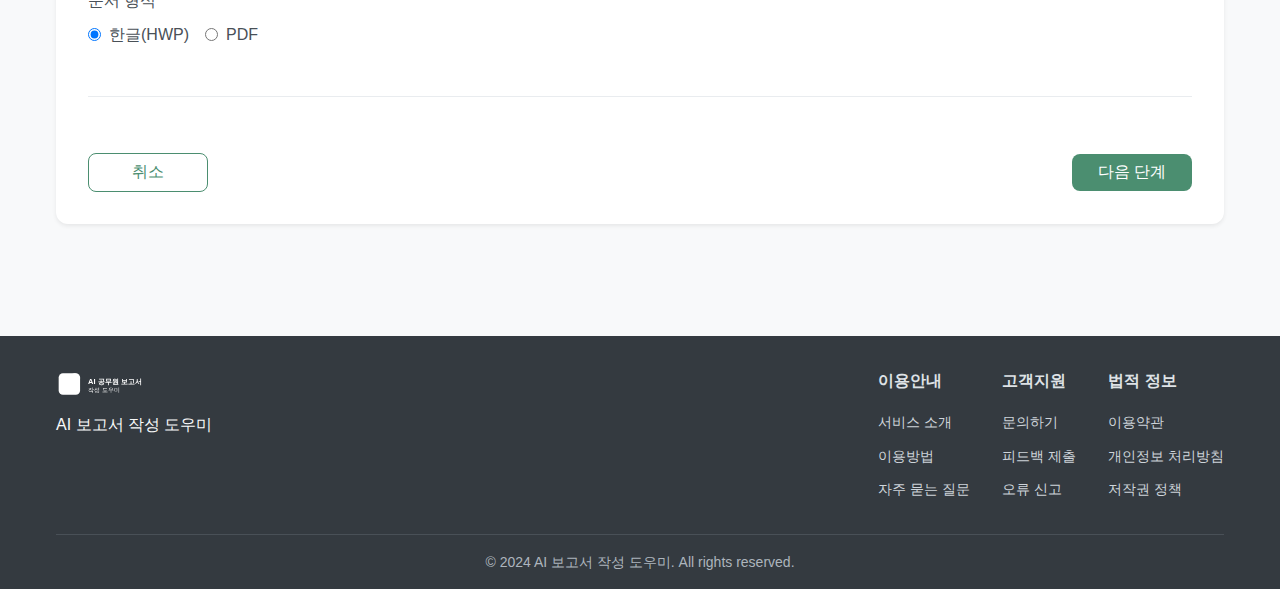
==== commit 66e487a5: "공무원 내용 삭제제" ====
--- a/create-report.html
+++ b/create-report.html
@@ -3,7 +3,7 @@
 <head>
     <meta charset="UTF-8">
     <meta name="viewport" content="width=device-width, initial-scale=1.0">
-    <title>보고서 정보 입력 - AI 공무원 보고서 작성 도우미</title>
+    <title>보고서 정보 입력 - AI 보고서 작성 도우미</title>
     <link rel="stylesheet" href="https://cdnjs.cloudflare.com/ajax/libs/font-awesome/6.4.0/css/all.min.css">
     <link rel="stylesheet" href="assets/css/style.css">
     <link rel="stylesheet" href="assets/css/forms.css">
@@ -12,8 +12,8 @@
     <header class="main-header">
         <div class="container header-container">
             <div class="logo">
-                <img src="assets/images/logo.svg" alt="AI 공무원 보고서 작성 도우미 로고">
-                <h1>AI 공무원 보고서 작성 도우미</h1>
+                <img src="assets/images/logo.svg" alt="AI 보고서 작성 도우미 로고">
+                <h1>AI 보고서 작성 도우미</h1>
             </div>
             <nav class="main-nav">
                 <ul>
@@ -163,8 +163,8 @@
         <div class="container">
             <div class="footer-content">
                 <div class="footer-logo">
-                    <img src="assets/images/logo.svg" alt="AI 공무원 보고서 작성 도우미 로고">
-                    <p>AI 공무원 보고서 작성 도우미</p>
+                    <img src="assets/images/logo.svg" alt="AI 보고서 작성 도우미 로고">
+                    <p>AI 보고서 작성 도우미</p>
                 </div>
                 <div class="footer-links">
                     <div class="footer-links-group">
@@ -194,7 +194,7 @@
                 </div>
             </div>
             <div class="footer-bottom">
-                <p>&copy; 2024 AI 공무원 보고서 작성 도우미. All rights reserved.</p>
+                <p>&copy; 2024 AI 보고서 작성 도우미. All rights reserved.</p>
             </div>
         </div>
     </footer>
